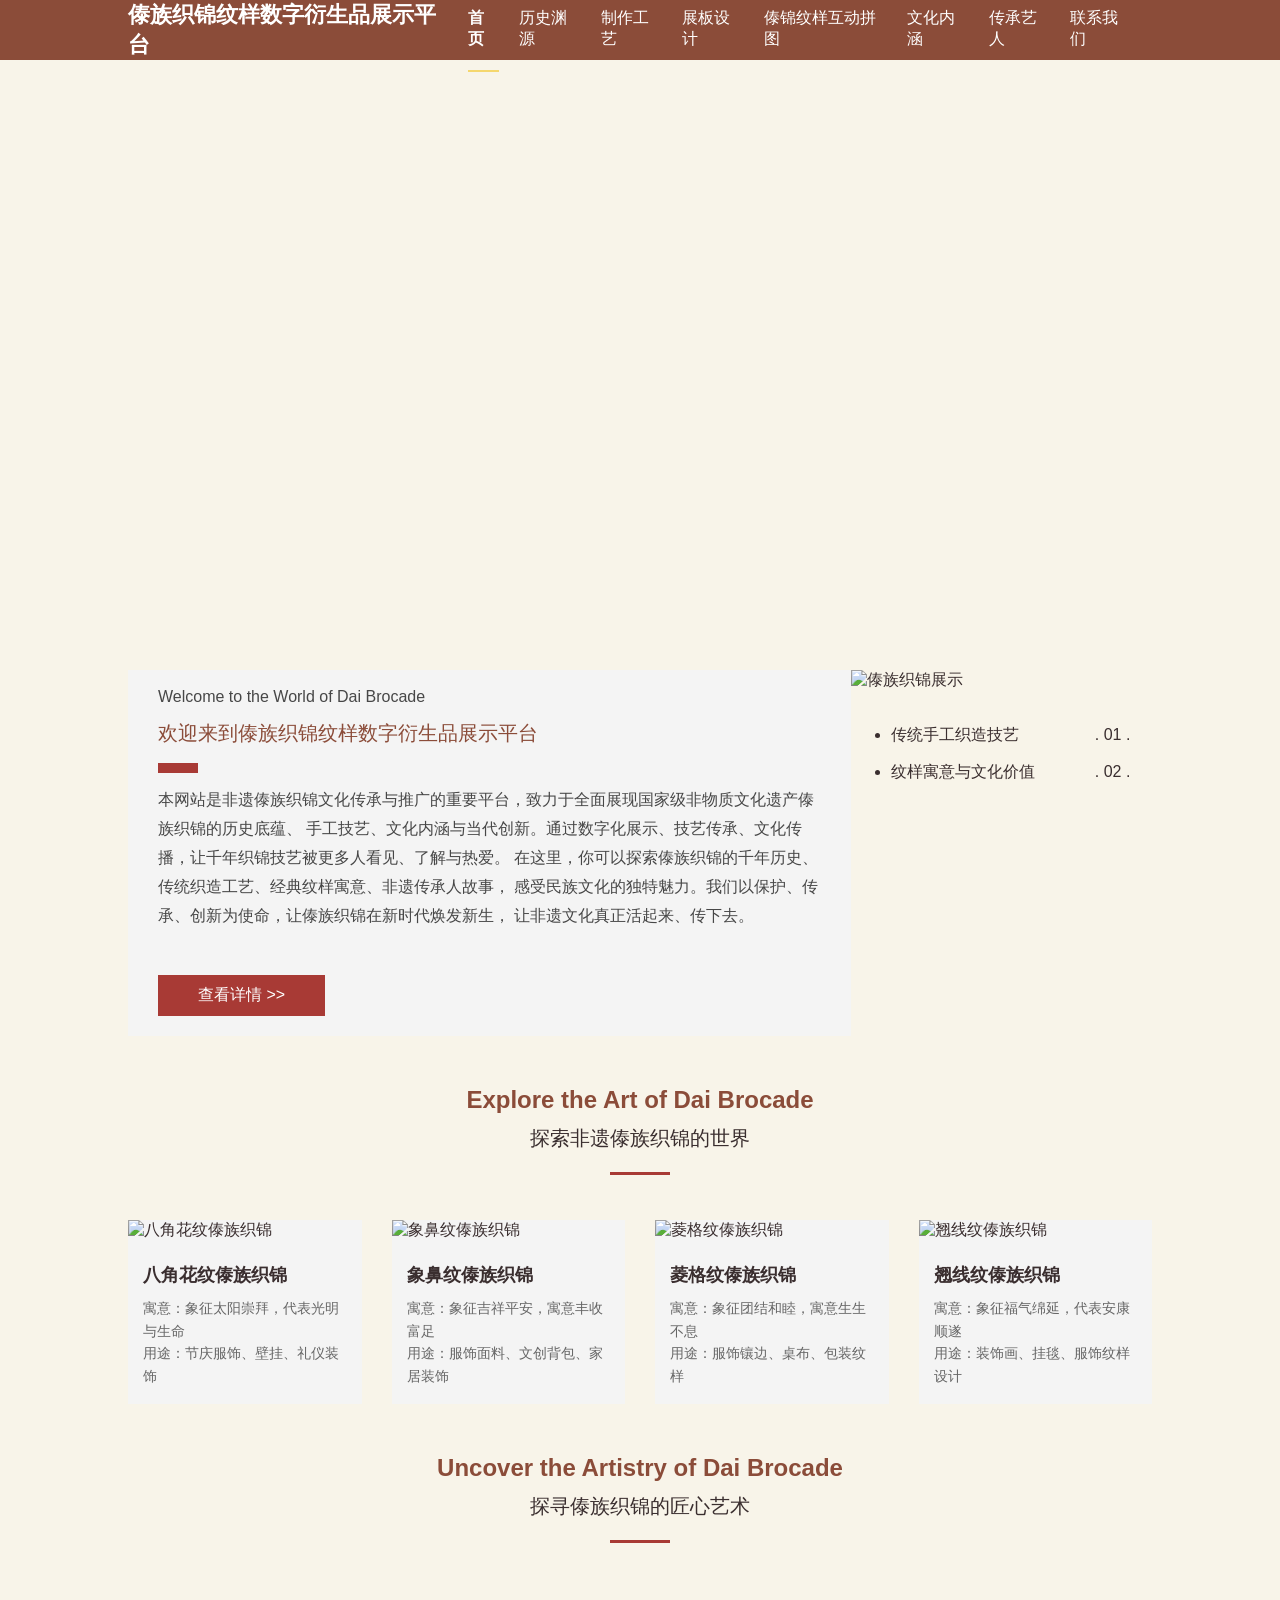
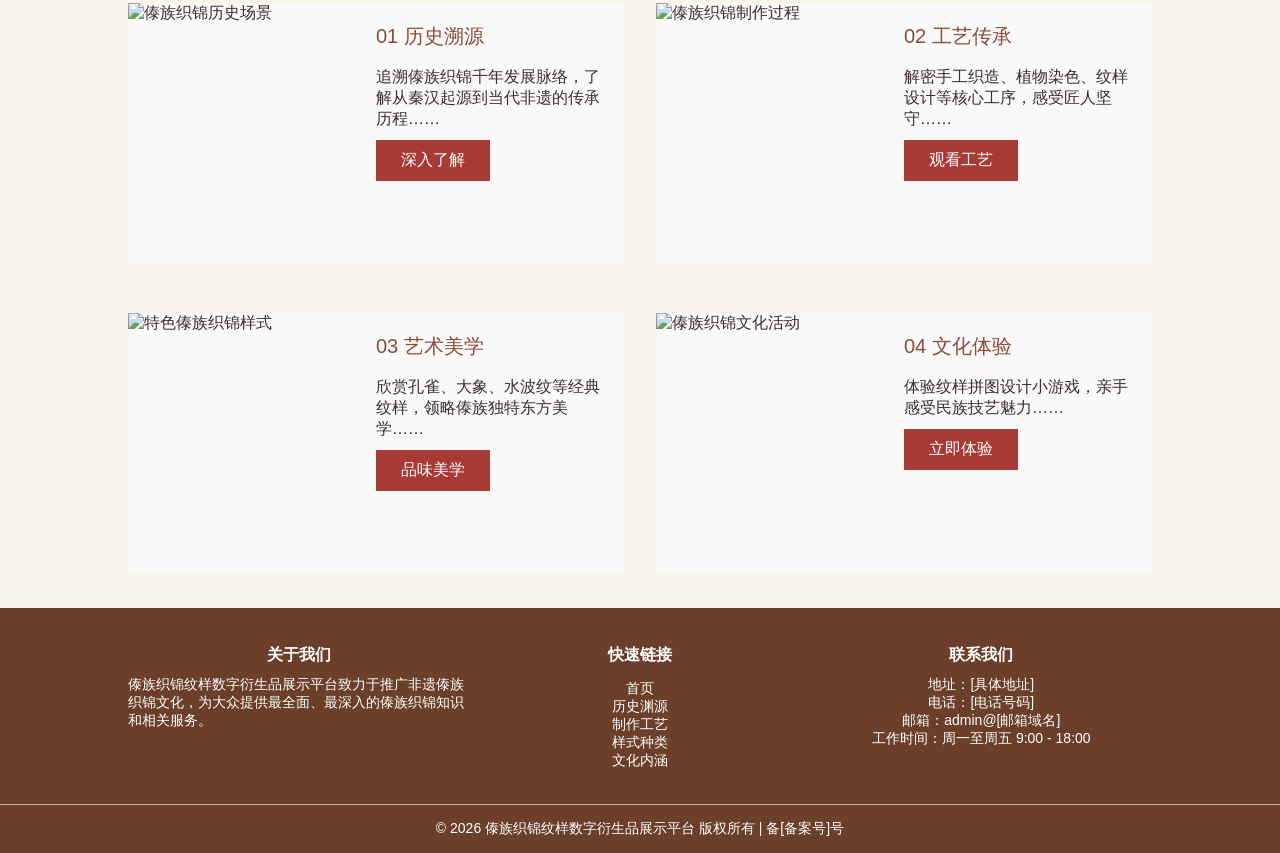
==== index.html @ f4c5614b "Add files via upload" ====
<!DOCTYPE html>
<html lang="en">
<head>
    <meta charset="UTF-8">
    <meta name="viewport" content="width=device-width, initial-scale=1.0">
    <title>Document</title>
    <link rel="stylesheet" href="common.css">
</head>
<style>
  .oil-paper-umbrella-intro {
            display: flex;
            justify-content: space-between;
            margin-top: 30px;
        }

        p {
            padding: 0;
            margin: 0;
        }

        h2 {
            font-size: 20px;
            font-weight: 500;

        }
        .school_title .school_big{
            font-size: 24px;
            font-weight: bold;
            margin-bottom: 11px;
}
       .oil-paper-umbrella-intro .left-section {
            flex: 2.2;
            background-color: #f4f4f4;
            padding-right: 30px;
        }

       .left-section h2 {
            font-size: 20px;
            font-weight: 500;
            margin-top: 8px;
        }

       .left-section p {
            font-size: 16px;
            line-height: 1.8;
            margin-top: 13px;
            color: #474747;
        }

       .right-section {
            flex: 1;
        }

       .detail-btn {
            display: inline-block;
            background-color: #A83A35;
            color: white;
            padding: 10px 40px;
            text-decoration: none;
            margin-top: 45px;
            margin-bottom: 20px;
        }

       .right-section img {
            width: 100%;
            height: 235px;
            margin-bottom: 10px;
        }

       .right-section ul li {
            padding: 8px 0;
        }

       .li-content {
            display: inline-block;
            width: 70%;
        }

       .li-number {
            display: inline-block;
            width: 20%;
            text-align: right;
        }
        .lost-items-list {
      display: flex;
      flex-wrap: wrap;
      gap: 30px;
    }

   .lost-item {
    flex: 1;
    background-color: #f4f4f4;
    }

   .lost-item img {
      width: 100%;
      height: 240px;
    }
    .lost_bot{
        padding:4px 15px 17px 15px;
    }
   .lost-item h3 {
      font-size: 18px;
      margin-bottom: 10px;
    }

   .lost-item p {
      font-size: 14px;
      color: #666;
      line-height: 1.6;
    }
    /* 信息板块整体样式 */
.info-section {
  padding: 15px 0;
  display: flex;
  justify-content: space-around;
  flex-wrap: wrap;
}

/* 单个信息项样式 保持左右横排不变 */
.info-item {
    flex: 1;
  margin-bottom: 20px;
  display: flex;
  background-color: #f9f9f9;
  margin-right: 32px;
}

/* 只改：图片为竖图比例，原有左右结构不动 */
.info-item img {
  width: 50%;
  /* 高度拉高，变成竖图视觉，原布局不变 */
  height: 260px;
  display: block;
  object-fit: cover;
}

/* 信息内容样式 */
.info-content {
  width: 50%;
  padding: 20px;
}

.info-content h2 {
  margin-top: 0;
  color: #8B4C39;
  font-size: 20px;
}

/* 按钮样式 */
.btn {
  display: inline-block;
  background-color: #A83A35;
  color: white;
  padding: 10px 25px;
  text-decoration: none;
  margin-top: 10px;
}
</style>
<body>
    <!-- 导航条 -->
    <header >
        <div class="navbar-content">
            <nav class="navbar">
                <div class="nav_w">
                    <div class="logo" style="font-family: '微软雅黑';">
                        傣族织锦纹样数字衍生品展示平台
                    </div>
                    <ul class="nav-links">
                        <li><a href="index.html" style="font-weight: bolder; border-bottom: 2px solid #F5D76E;">首页</a></li>
                        <li><a href="history.html">历史渊源</a></li>
                        <li><a href="production.html">制作工艺</a></li>
                        <li><a href="zhanban.html">展板设计</a></li>
                        <li><a href="styles.html">傣锦纹样互动拼图</a></li>
                        <li><a href="culture.html">文化内涵</a></li>
                        <li><a href="artists.html">传承艺人</a></li>
                        <li><a href="protection.html">联系我们</a></li>
                    </ul>
                </div>
            </nav>
        </div>
    </header>
    <!-- 轮播图 -->
    <div class="slider">
        <div class="slide active">
            <img src="images/ban1.jpg" alt="轮播图1">
        </div>
        <div class="slide">
            <img src="images/ban2.jpg" alt="轮播图2">
        </div>
        <div class="slide">
            <img src="images/ban3.jpg" alt="轮播图3">
        </div>
    </div> 
    <!-- 主要内容 -->
    <div class="content_mount">
            <div class="content_box">
                <!-- 欢迎语 -->
                <div class="oil-paper-umbrella-intro">
                    <div class="left-section" style="padding-left: 30px;">
                        <p>Welcome to the World of Dai Brocade</p>
                        <h2>
                            欢迎来到傣族织锦纹样数字衍生品展示平台
                        </h2>
                        <div style="width: 40px; height: 10px; background-color: #A83A35;"></div>
                        <p>
                            本网站是非遗傣族织锦文化传承与推广的重要平台，致力于全面展现国家级非物质文化遗产傣族织锦的历史底蕴、
                            手工技艺、文化内涵与当代创新。通过数字化展示、技艺传承、文化传播，让千年织锦技艺被更多人看见、了解与热爱。
                            在这里，你可以探索傣族织锦的千年历史、传统织造工艺、经典纹样寓意、非遗传承人故事，
                            感受民族文化的独特魅力。我们以保护、传承、创新为使命，让傣族织锦在新时代焕发新生，
                            让非遗文化真正活起来、传下去。
                        </p>
                        <a href="#" class="detail-btn">查看详情 >> </a>
                    </div>
                    <div class="right-section">
                        <img src="images/umbrella.jpg" alt="傣族织锦展示">
                        <ul>
                            <li>
                                <div class="li-content">
                                    <span>传统手工织造技艺</span>
                                </div>
                                <span class="li-number">. 01 .</span>
                            </li>
                            <li>
                                <div class="li-content">
                                    <span>纹样寓意与文化价值</span>
                                </div>
                                <span class="li-number">. 02 .</span>
                            </li>
                        </ul>
                    </div>
                </div>
                <!-- 傣族织锦文化 -->
                <div class="school_title" style="margin-top: 50px;">
                    <p class="school_big">Explore the Art of Dai Brocade</p>
                    <p class="school_font">探索非遗傣族织锦的世界</p>
                    <div class="xian"></div>
                    <div class="hou" style="margin-bottom: 45px;"></div>
                </div>
                <div class="lost-items-list">
                    <div class="lost-item">
                        <img src="images/umbrella1.jpg" alt="八角花纹傣族织锦">
                        <div class="lost_bot">
                            <h3>八角花纹傣族织锦</h3>
                            <p>寓意：象征太阳崇拜，代表光明与生命<br>用途：节庆服饰、壁挂、礼仪装饰</p>
                        </div>
                    </div>
                    <div class="lost-item">
                        <img src="images/umbrella2.jpg" alt="象鼻纹傣族织锦">
                        <div class="lost_bot">
                            <h3>象鼻纹傣族织锦</h3>
                            <p>寓意：象征吉祥平安，寓意丰收富足<br>用途：服饰面料、文创背包、家居装饰</p>
                        </div>
                    </div>
                    <div class="lost-item">
                        <img src="images/umbrella3.jpg" alt="菱格纹傣族织锦">
                        <div class="lost_bot">
                            <h3>菱格纹傣族织锦</h3>
                            <p>寓意：象征团结和睦，寓意生生不息<br>用途：服饰镶边、桌布、包装纹样</p>
                        </div>
                    </div>
                    <div class="lost-item">
                        <img src="images/umbrella4.jpg" alt="翘线纹傣族织锦">
                        <div class="lost_bot">
                            <h3>翘线纹傣族织锦</h3>
                            <p>寓意：象征福气绵延，代表安康顺遂<br>用途：装饰画、挂毯、服饰纹样设计</p>
                        </div>
                    </div>
                </div>
                <!-- 傣族织锦咨询 -->
                <div class="school_title" style="margin-top: 50px;">
                    <p class="school_big">Uncover the Artistry of Dai Brocade</p>
                    <p class="school_font">探寻傣族织锦的匠心艺术</p>
                    <div class="xian"></div>
                    <div class="hou" style="margin-bottom: 45px;"></div>
                </div>
                <section class="info-section">
                    <div class="info-item">
                        <img src="images/oil_paper_umbrella_history.jpg" alt="傣族织锦历史场景">
                        <div class="info-content">
                            <h2>01 历史溯源</h2>
                            <p>追溯傣族织锦千年发展脉络，了解从秦汉起源到当代非遗的传承历程……</p>
                            <a href="history.html" class="btn">深入了解</a>
                        </div>
                    </div>
                    <div class="info-item" style="margin-right: 0;">
                        <img src="images/oil_paper_umbrella_craft.jpg" alt="傣族织锦制作过程">
                        <div class="info-content">
                            <h2>02 工艺传承</h2>
                            <p>解密手工织造、植物染色、纹样设计等核心工序，感受匠人坚守……</p>
                            <a href="production.html" class="btn">观看工艺</a>
                        </div>
                    </div>
                </section>
                <section class="info-section">
                    <div class="info-item">
                        <img src="images/oil_paper_umbrella_style.jpg" alt="特色傣族织锦样式">
                        <div class="info-content">
                            <h2>03 艺术美学</h2>
                            <p>欣赏孔雀、大象、水波纹等经典纹样，领略傣族独特东方美学……</p>
                            <a href="culture.html" class="btn">品味美学</a>
                        </div>
                    </div>
                    <div class="info-item" style="margin-right: 0;">
                        <img src="images/oil_paper_umbrella_activity.jpg" alt="傣族织锦文化活动">
                        <div class="info-content">
                            <h2>04 文化体验</h2>
                            <p>体验纹样拼图设计小游戏，亲手感受民族技艺魅力……</p>
                            <a href="styles.html" class="btn">立即体验</a>
                        </div>
                    </div>
                </section>
            </div>
    </div>
    <!-- 底部 -->
    <footer>
            <div class="footer-container">
                <div class="about-us">
                    <h3>关于我们</h3>
                    <p style="text-align: left;">傣族织锦纹样数字衍生品展示平台致力于推广非遗傣族织锦文化，为大众提供最全面、最深入的傣族织锦知识和相关服务。</p>
                    <div class="social-icons">
                        <a href="#"><i class="fa fa-wechat"></i></a>
                        <a href="#"><i class="fa fa-qq"></i></a>
                        <a href="#"><i class="fa fa-weibo"></i></a>
                        <a href="#"><i class="fa fa-douyin"></i></a>
                    </div>
                </div>
                <div class="quick-links">
                    <h3>快速链接</h3>
                    <ul>
                        <li><a href="#">首页</a></li>
                        <li><a href="#">历史渊源</a></li>
                        <li><a href="#">制作工艺</a></li>
                        <li><a href="#">样式种类</a></li>
                        <li><a href="#">文化内涵</a></li>
                    </ul>
                </div>
                <div class="contact-us">
                    <h3>联系我们</h3>
                    <p>地址：[具体地址]</p>
                    <p>电话：[电话号码]</p>
                    <p>邮箱：admin@[邮箱域名]</p>
                    <p>工作时间：周一至周五 9:00 - 18:00</p>
                </div>
            </div>
            <div class="copyright">
                <p>&copy; 2026 傣族织锦纹样数字衍生品展示平台 版权所有 | 备[备案号]号</p>
            </div>
    </footer>
    <script>
        // 简单的轮播图切换逻辑
        let currentSlide = 0;
        const slides = document.querySelectorAll('.slide');
        function showSlide(n) {
            slides[currentSlide].classList.remove('active');
            currentSlide = (n + slides.length) % slides.length;
            slides[currentSlide].classList.add('active');
        }
        setInterval(() => {
            showSlide(currentSlide + 1);
        }, 3000);
    </script>
</body>
</html>
---- common.css ----
/* 全局样式 */
body {
    font-family: Arial, sans-serif;
    margin: 0;
    padding: 0;
    background-color: #F8F4E9; /* 傣族织锦柔和底色 */
    color: #3A2E2F; /* 文字改用深棕色，更高级 */
}

/* 导航栏样式 */
.navbar-content {
    width: 100%;
    margin: 0 auto;
}

.navbar {
    position: absolute;
    top: 0;
    left: 0;
    right: 0;
    z-index: 1;
    background-color: #8B4C39; /* 傣族主色调：棕红色 */
}

.nav_w {
    width: 80%;
    margin: 0 auto;
    display: flex;
    justify-content: space-between;
    height: 60px;
    align-items: center;
    color: #fff;
}

.logo {
    margin-right: 20px;
    font-weight: 600;
    font-size: 24px;
}

.nav-links {
    list-style: none;
    display: flex;
    margin: 0;
    padding: 0;
}

.nav-links li {
    margin-right: 20px;
}

.nav-links a {
    display: block;
    text-decoration: none;
    color: white;
    padding: 20px 0;
    box-sizing: border-box;
    transition: all 0.3s ease;
    font-size: 16px !important; /* 统一导航字号 */
}

.nav-links a:hover {
    font-weight: bolder;
    border-bottom: 2px solid #F5D76E; /* 金色下划线 */
}

/* ========== 强制统一所有页面导航大小 ========== */
.nav-links li a {
    font-size: 16px !important;
    font-family: "微软雅黑", Arial, sans-serif !important;
}
.logo {
    font-size: 22px !important;
    font-family: "微软雅黑", Arial, sans-serif !important;
}

/* 轮播图样式 */
.slider {
    position: relative;
    height: 640px;
}

.slide {
    position: absolute;
    top: 0;
    left: 0;
    width: 100%;
    height: 100%;
    opacity: 0;
    transition: opacity 0.5s ease-in-out;
}

.slide.active {
    opacity: 1;
}

.slide img {
    width: 100%;
    height: 100%;
    object-fit: cover;
}

/* 底部 */
footer {
    background-color: #6B3F29; /* 深棕色底部，更民族风 */
    width: 100%;
    color: #fff;
    text-align: center;
}

.footer-container {
    width: 80%;
    margin: 0 auto;
    display: flex;
    justify-content: space-around;
    padding-bottom: 20px;
    padding-top: 20px;
}

.about-us,
.quick-links,
.contact-us {
    flex: 1;
    font-size: 14px;
}

h3 {
    margin-bottom: 10px;
}

.social-icons a {
    color: #F5D76E; /* 金色图标 */
    margin: 0 5px;
    font-size: 20px;
}

.quick-links ul {
    list-style: none;
    padding: 0;
}

.quick-links ul li a {
    color: #fff;
    text-decoration: none;
}

.copyright {
    font-size: 14px;
    border-top: 1px solid #b7b6b6;
    padding-top: 15px;
    padding-bottom: 15px;
}

/* 主要内容 */
.content_mount {
    width: 100%;
}

.content_box {
    width: 80%;
    margin: 0 auto;
}

.school_title {
    width: 80%;
    text-align: center;
    margin: 0 auto;
}

.school_title .school_big {
    font-size: 24px;
    font-weight: bold;
    margin-bottom: -11px;
    color: #8B4C39; /* 标题主色 */
}

.school_title .school_font {
    font-size: 20px;
    margin-bottom: 20px;
}

.school_title .xian {
    width: 60px;
    height: 3px;
    background-color: #A83A35; /* 红色装饰线 */
    margin: 0 auto;
}

h2 {
    font-size: 22px;
    color: #8B4C39;
}

.hui {
    font-size: 15px;
    line-height: 1.8;
    margin-top: 13px;
    color: #474747;
    display: -webkit-box;
    -webkit-box-orient: vertical;
    -webkit-line-clamp: 3;
    overflow: hidden;
}

.hui2 {
    font-size: 15px;
    line-height: 1.8;
    margin-top: 13px;
    color: #474747;
    display: -webkit-box;
    -webkit-box-orient: vertical;
    -webkit-line-clamp: 7;
    overflow: hidden;
}

.hui3 {
    font-size: 15px;
    line-height: 1.8;
    margin-top: 13px;
    color: #474747;
    display: -webkit-box;
    -webkit-box-orient: vertical;
    -webkit-line-clamp: 2;
    overflow: hidden;
}
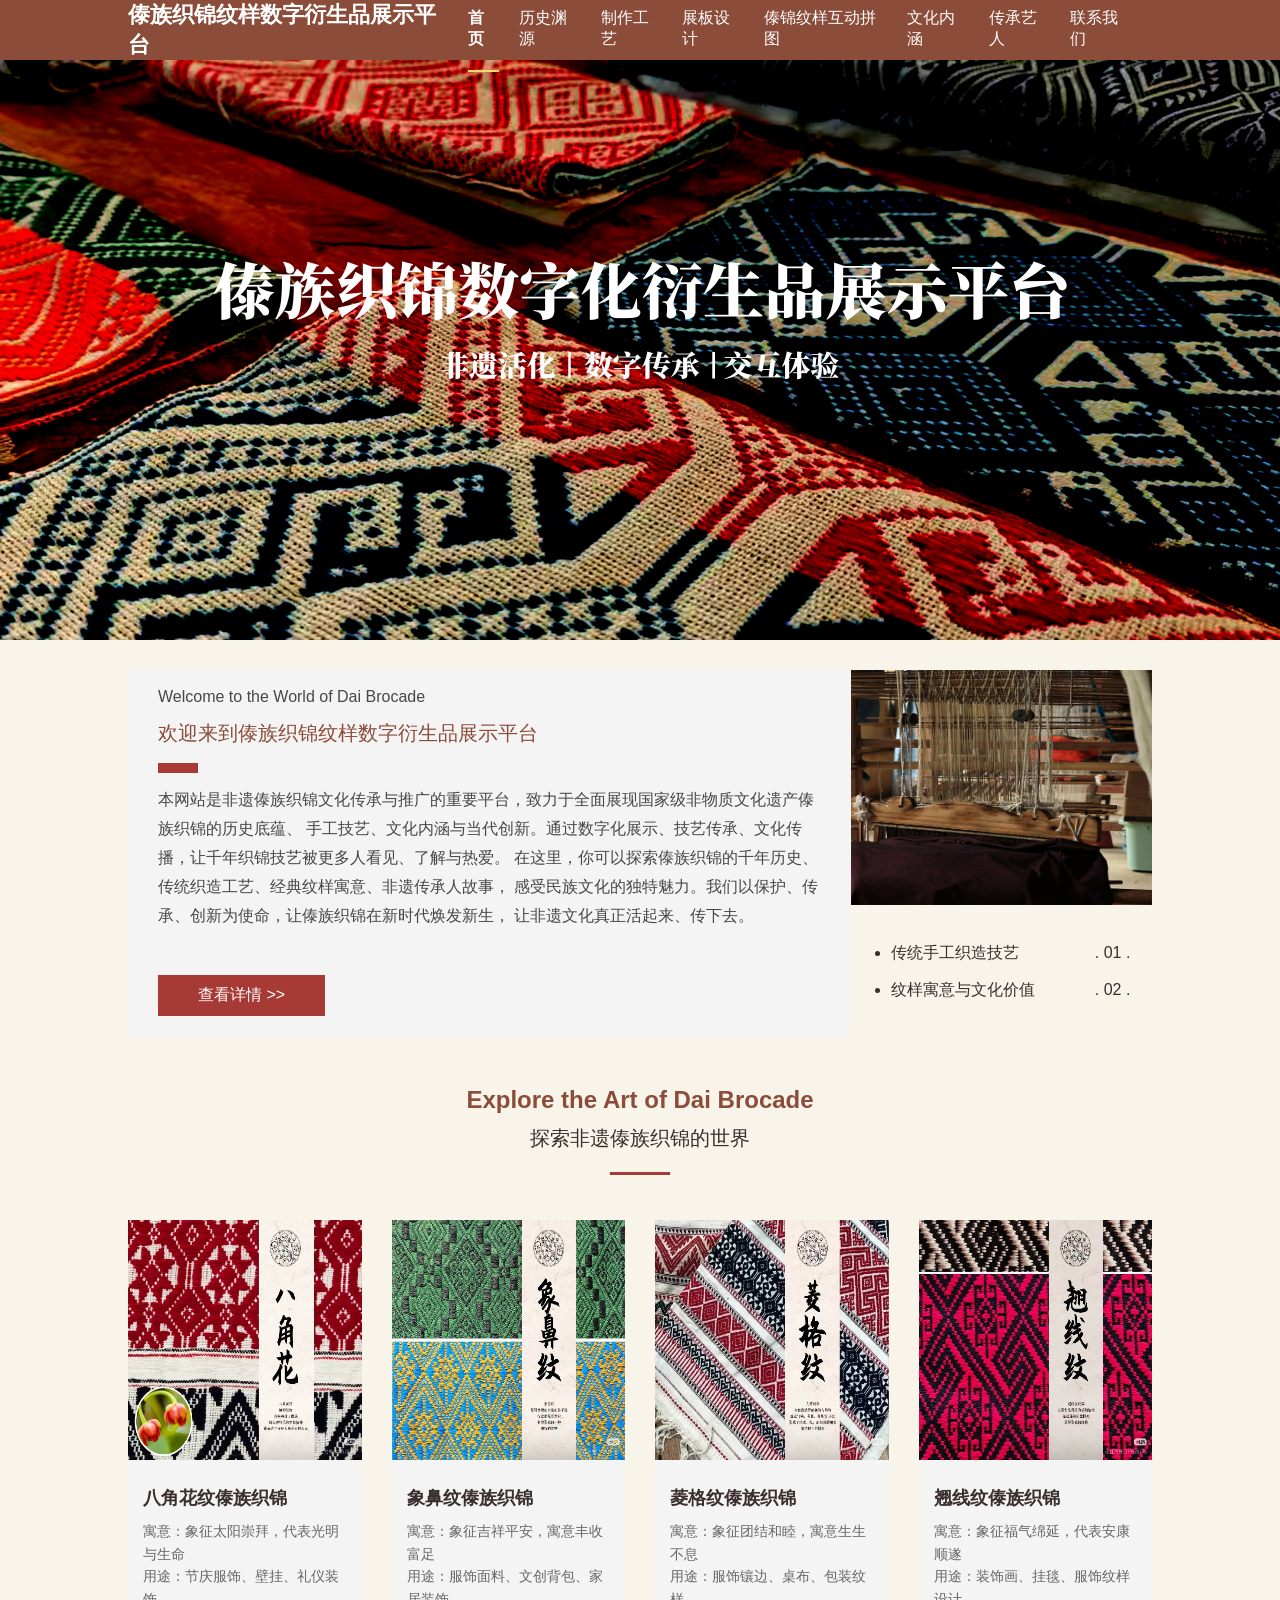
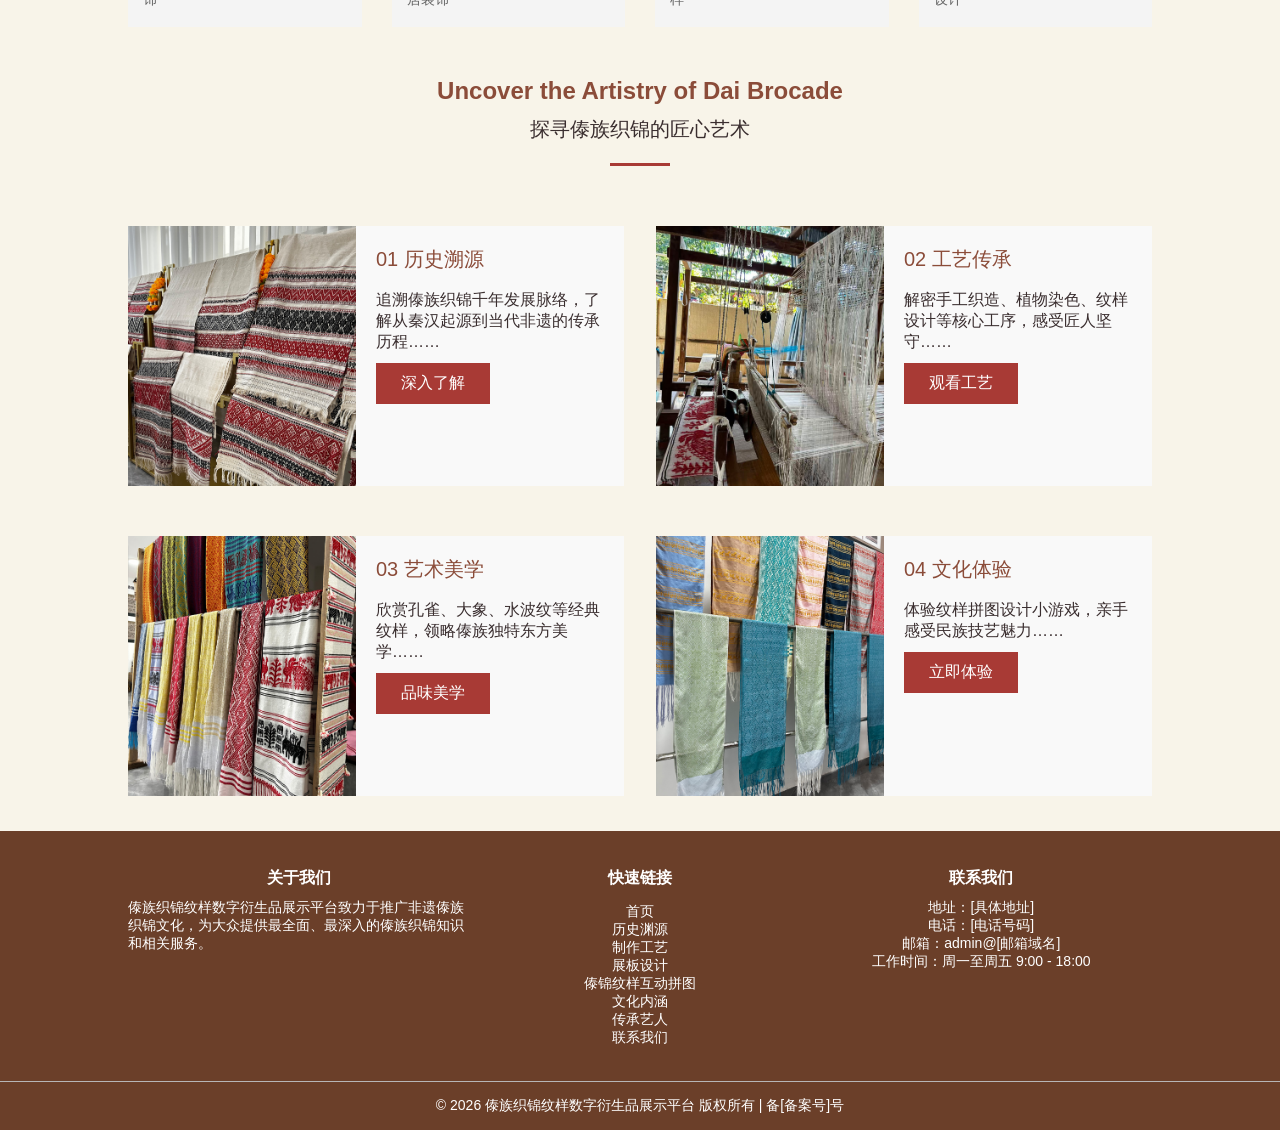
==== commit 68cd449a: "Update index.html" ====
--- a/index.html
+++ b/index.html
@@ -312,7 +312,7 @@
                 </section>
             </div>
     </div>
-    <!-- 底部 -->
+    <!-- 底部（已和导航栏完全一致） -->
     <footer>
             <div class="footer-container">
                 <div class="about-us">
@@ -328,11 +328,14 @@
                 <div class="quick-links">
                     <h3>快速链接</h3>
                     <ul>
-                        <li><a href="#">首页</a></li>
-                        <li><a href="#">历史渊源</a></li>
-                        <li><a href="#">制作工艺</a></li>
-                        <li><a href="#">样式种类</a></li>
-                        <li><a href="#">文化内涵</a></li>
+                        <li><a href="index.html">首页</a></li>
+                        <li><a href="history.html">历史渊源</a></li>
+                        <li><a href="production.html">制作工艺</a></li>
+                        <li><a href="zhanban.html">展板设计</a></li>
+                        <li><a href="styles.html">傣锦纹样互动拼图</a></li>
+                        <li><a href="culture.html">文化内涵</a></li>
+                        <li><a href="artists.html">传承艺人</a></li>
+                        <li><a href="protection.html">联系我们</a></li>
                     </ul>
                 </div>
                 <div class="contact-us">
@@ -361,4 +364,4 @@
         }, 3000);
     </script>
 </body>
-</html>+</html>
